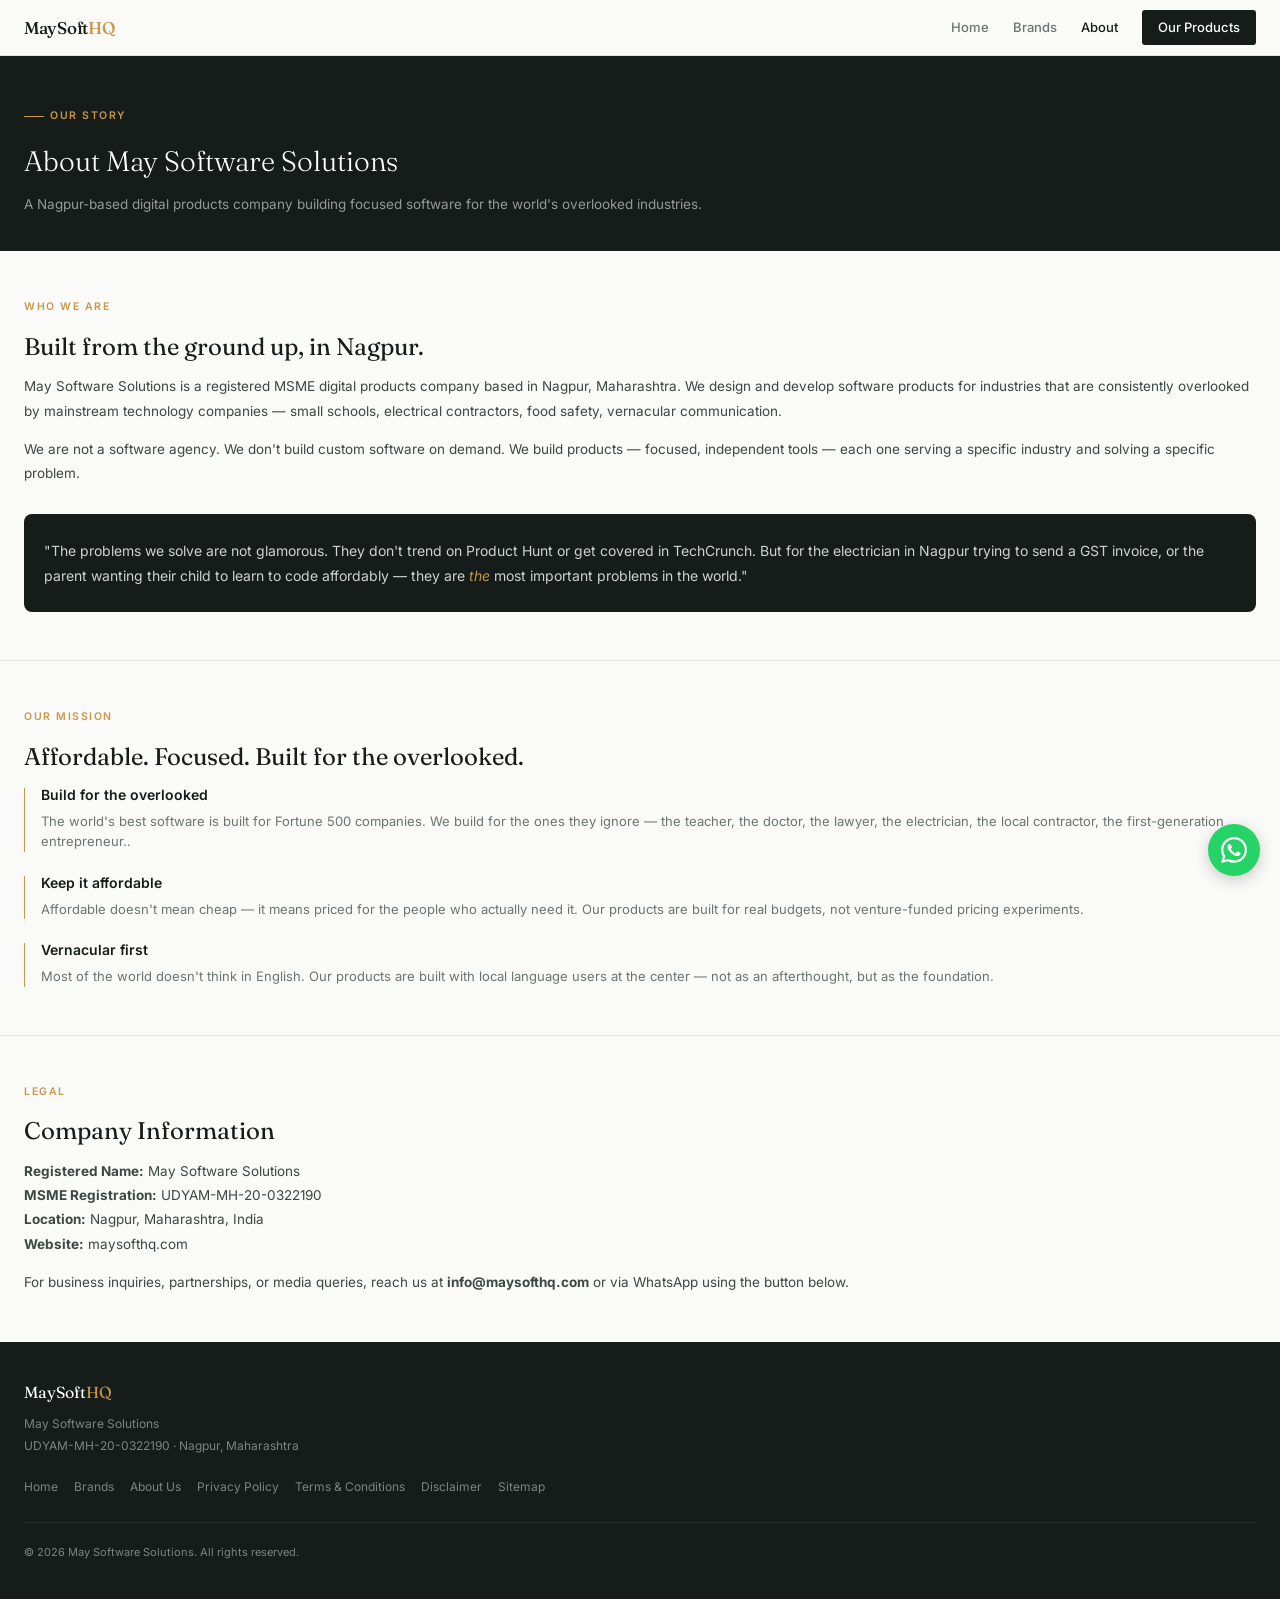
==== about.html @ d81cbc94 "Revise company description and mission statements" ====
<!DOCTYPE html>
<html lang="en">
<head>
<meta charset="UTF-8">
<meta name="viewport" content="width=device-width, initial-scale=1.0">
<title>About Us — MaySoftHQ</title>
<link rel="stylesheet" href="style.css">
</head>
<body>

<nav class="nav">
  <div class="nav-logo"><a href="index.html">MaySoft<span>HQ</span></a></div>
  <div class="nav-links">
    <a href="index.html">Home</a>
    <a href="brands.html">Brands</a>
    <a href="about.html" class="active">About</a>
    <a href="brands.html" class="nav-cta">Our Products</a>
  </div>
</nav>

<div class="page-header">
  <div class="hero-eyebrow">Our Story</div>
  <h1>About May Software Solutions</h1>
  <p>A Nagpur-based digital products company building focused software for the world's overlooked industries.</p>
</div>

<div class="section">
  <div class="section-label">Who We Are</div>
  <div class="section-title">Built from the ground up, in Nagpur.</div>
  <p class="body-text">May Software Solutions is a registered MSME digital products company based in Nagpur, Maharashtra. We design and develop software products for industries that are consistently overlooked by mainstream technology companies — small schools, electrical contractors, food safety, vernacular communication.</p>
  <p class="body-text" style="margin-top:14px">We are not a software agency. We don't build custom software on demand. We build products — focused, independent tools — each one serving a specific industry and solving a specific problem.</p>

  <div class="about-highlight">
    <p>"The problems we solve are not glamorous. They don't trend on Product Hunt or get covered in TechCrunch. But for the electrician in Nagpur trying to send a GST invoice, or the parent wanting their child to learn to code affordably — they are <em>the</em> most important problems in the world."</p>
  </div>
</div>

<div class="section">
  <div class="section-label">Our Mission</div>
  <div class="section-title">Affordable. Focused. Built for the overlooked.</div>
  <div class="pillars">
    <div class="pillar">
      <div class="pillar-line"></div>
      <div>
        <div class="pillar-title">Build for the overlooked</div>
        <div class="pillar-desc">The world's best software is built for Fortune 500 companies. We build for the ones they ignore — the teacher, the doctor, the lawyer, the electrician, the local contractor, the first-generation entrepreneur..</div>
      </div>
    </div>
    <div class="pillar">
      <div class="pillar-line"></div>
      <div>
        <div class="pillar-title">Keep it affordable</div>
        <div class="pillar-desc">Affordable doesn't mean cheap — it means priced for the people who actually need it. Our products are built for real budgets, not venture-funded pricing experiments.</div>
      </div>
    </div>
    <div class="pillar">
      <div class="pillar-line"></div>
      <div>
        <div class="pillar-title">Vernacular first</div>
        <div class="pillar-desc">Most of the world doesn't think in English. Our products are built with local language users at the center — not as an afterthought, but as the foundation.</div>
      </div>
    </div>
  </div>
</div>

<div class="section">
  <div class="section-label">Legal</div>
  <div class="section-title">Company Information</div>
  <p class="body-text"><strong>Registered Name:</strong> May Software Solutions</p>
  <p class="body-text"><strong>MSME Registration:</strong> UDYAM-MH-20-0322190</p>
  <p class="body-text"><strong>Location:</strong> Nagpur, Maharashtra, India</p>
  <p class="body-text"><strong>Website:</strong> maysofthq.com</p>
  <p class="body-text" style="margin-top:14px">For business inquiries, partnerships, or media queries, reach us at <strong>info@maysofthq.com</strong> or via WhatsApp using the button below.</p>
</div>

<footer class="footer">
  <div class="footer-top">
    <div>
      <div class="footer-brand">MaySoft<span>HQ</span></div>
      <div>May Software Solutions</div>
      <div>UDYAM-MH-20-0322190 · Nagpur, Maharashtra</div>
    </div>
    <div class="footer-links">
      <a href="index.html">Home</a>
      <a href="brands.html">Brands</a>
      <a href="about.html">About Us</a>
      <a href="privacy.html">Privacy Policy</a>
      <a href="terms.html">Terms & Conditions</a>
      <a href="disclaimer.html">Disclaimer</a>
      <a href="sitemap.html">Sitemap</a>
    </div>
  </div>
  <div class="footer-bottom">© 2026 May Software Solutions. All rights reserved.</div>
</footer>

<a href="https://wa.me/91XXXXXXXXXX" class="wa-float" target="_blank" title="Chat on WhatsApp">
  <svg viewBox="0 0 24 24" xmlns="http://www.w3.org/2000/svg">
    <path d="M17.472 14.382c-.297-.149-1.758-.867-2.03-.967-.273-.099-.471-.148-.67.15-.197.297-.767.966-.94 1.164-.173.199-.347.223-.644.075-.297-.15-1.255-.463-2.39-1.475-.883-.788-1.48-1.761-1.653-2.059-.173-.297-.018-.458.13-.606.134-.133.298-.347.446-.52.149-.174.198-.298.298-.497.099-.198.05-.371-.025-.52-.075-.149-.669-1.612-.916-2.207-.242-.579-.487-.5-.669-.51-.173-.008-.371-.01-.57-.01-.198 0-.52.074-.792.372-.272.297-1.04 1.016-1.04 2.479 0 1.462 1.065 2.875 1.213 3.074.149.198 2.096 3.2 5.077 4.487.709.306 1.262.489 1.694.625.712.227 1.36.195 1.871.118.571-.085 1.758-.719 2.006-1.413.248-.694.248-1.289.173-1.413-.074-.124-.272-.198-.57-.347m-5.421 7.403h-.004a9.87 9.87 0 01-5.031-1.378l-.361-.214-3.741.982.998-3.648-.235-.374a9.86 9.86 0 01-1.51-5.26c.001-5.45 4.436-9.884 9.888-9.884 2.64 0 5.122 1.03 6.988 2.898a9.825 9.825 0 012.893 6.994c-.003 5.45-4.437 9.884-9.885 9.884m8.413-18.297A11.815 11.815 0 0012.05 0C5.495 0 .16 5.335.157 11.892c0 2.096.547 4.142 1.588 5.945L.057 24l6.305-1.654a11.882 11.882 0 005.683 1.448h.005c6.554 0 11.89-5.335 11.893-11.893a11.821 11.821 0 00-3.48-8.413z"/>
  </svg>
</a>
</body>
</html>
---- style.css ----
@import url('https://fonts.googleapis.com/css2?family=Fraunces:opsz,ital,wght@9..144,0,300;9..144,0,500;9..144,1,300;9..144,1,500&family=Inter:wght@400;500;600&display=swap');

/* ── TOKENS ── */
:root {
  --ink:     #161C19;
  --ink-2:   #3D4841;
  --ink-3:   #6B7570;
  --rule:    #E4E2DC;
  --surface: #FAFAF8;
  --white:   #FFFFFF;
  --gold:    #C9964A;
  --gold-lt: #F5ECD9;
  --dark:    #161C19;
}

/* ── RESET ── */
*, *::before, *::after { margin: 0; padding: 0; box-sizing: border-box; }
html { scroll-behavior: smooth; }
body {
  font-family: 'Inter', sans-serif;
  background: var(--surface);
  color: var(--ink);
  font-size: 15px;
  line-height: 1.6;
  -webkit-font-smoothing: antialiased;
}
img { max-width: 100%; display: block; }
a { color: inherit; text-decoration: none; }

/* ── NAV ── */
.nav {
  position: sticky; top: 0; z-index: 100;
  background: var(--surface);
  border-bottom: 1px solid var(--rule);
  padding: 0 24px;
  display: flex; align-items: center; justify-content: space-between;
  height: 56px;
}
.nav-logo {
  font-family: 'Fraunces', serif;
  font-weight: 500; font-size: 17px;
  letter-spacing: -0.3px;
}
.nav-logo span { color: var(--gold); }
.nav-links { display: flex; gap: 24px; align-items: center; }
.nav-links a {
  font-size: 13px; font-weight: 500; color: var(--ink-3);
  transition: color 0.15s;
}
.nav-links a:hover, .nav-links a.active { color: var(--ink); }
.nav-cta {
  font-size: 12px; font-weight: 600;
  background: var(--ink); color: var(--white) !important;
  padding: 7px 16px; border-radius: 3px;
}

/* ── HERO ── */
.hero {
  background: var(--dark); color: var(--white);
  padding: 56px 24px 48px;
  position: relative; overflow: hidden;
}
.hero::before {
  content: 'HQ';
  position: absolute; bottom: -30px; right: -10px;
  font-family: 'Fraunces', serif; font-size: 160px; font-weight: 300;
  color: rgba(255,255,255,0.04); line-height: 1; pointer-events: none;
  letter-spacing: -8px;
}
.hero-eyebrow {
  display: inline-flex; align-items: center; gap: 6px;
  font-size: 10.5px; font-weight: 600; letter-spacing: 1.5px;
  text-transform: uppercase; color: var(--gold);
  margin-bottom: 18px;
}
.hero-eyebrow::before {
  content: ''; width: 20px; height: 1px; background: var(--gold);
}
.hero h1 {
  font-family: 'Fraunces', serif;
  font-weight: 300; font-size: 36px; line-height: 1.15;
  letter-spacing: -0.5px; margin-bottom: 16px;
}
.hero h1 em { font-style: italic; color: var(--gold); }
.hero-sub {
  font-size: 14px; color: rgba(255,255,255,0.55);
  line-height: 1.7; max-width: 340px; margin-bottom: 30px;
}
.hero-cta {
  display: inline-block;
  background: var(--gold); color: var(--dark) !important;
  font-size: 13px; font-weight: 600;
  padding: 12px 24px; border-radius: 3px;
  transition: opacity 0.15s;
}
.hero-cta:hover { opacity: 0.85; }
.hero-meta {
  display: flex; gap: 28px;
  margin-top: 36px; padding-top: 24px;
  border-top: 1px solid rgba(255,255,255,0.1);
}
.meta-item .n {
  font-family: 'Fraunces', serif;
  font-size: 22px; font-weight: 500; color: var(--gold);
}
.meta-item .l {
  font-size: 10px; color: rgba(255,255,255,0.4);
  text-transform: uppercase; letter-spacing: 0.5px; margin-top: 1px;
}

/* ── SECTIONS ── */
.section { padding: 48px 24px; }
.section + .section { border-top: 1px solid var(--rule); }
.section-label {
  font-size: 10.5px; font-weight: 600; letter-spacing: 1.5px;
  text-transform: uppercase; color: var(--gold);
  margin-bottom: 12px;
}
.section-title {
  font-family: 'Fraunces', serif;
  font-size: 24px; font-weight: 400; margin-bottom: 8px;
}
.section-sub { font-size: 13.5px; color: var(--ink-3); margin-bottom: 28px; line-height: 1.6; }
.body-text { font-size: 13.5px; color: var(--ink-2); line-height: 1.8; }

/* ── BRAND CARDS ── */
.brand-grid { display: flex; flex-direction: column; gap: 12px; }
.brand-card {
  background: var(--white);
  border: 1px solid var(--rule);
  border-radius: 6px; overflow: hidden;
  cursor: pointer; transition: border-color 0.2s;
}
.brand-card:hover { border-color: var(--gold); }
.brand-card-inner {
  padding: 20px; display: flex; gap: 16px; align-items: flex-start;
}
.brand-mark {
  width: 46px; height: 46px; border-radius: 6px;
  display: flex; align-items: center; justify-content: center;
  font-family: 'Fraunces', serif; font-size: 18px; font-weight: 500;
  color: white; flex-shrink: 0;
}
.brand-body { flex: 1; }
.brand-name { font-size: 15px; font-weight: 600; margin-bottom: 3px; }
.brand-cat {
  font-size: 10.5px; font-weight: 600; letter-spacing: 0.5px;
  text-transform: uppercase; color: var(--gold); margin-bottom: 8px;
}
.brand-desc { font-size: 12.5px; color: var(--ink-3); line-height: 1.6; }
.brand-footer {
  padding: 12px 20px;
  background: #F7F6F2;
  border-top: 1px solid var(--rule);
  display: flex; justify-content: space-between; align-items: center;
}
.brand-status {
  font-size: 10.5px; font-weight: 700; padding: 3px 10px; border-radius: 2px;
}
.status-live { background: #E6F2EA; color: #256339; }
.status-soon { background: #F5ECD9; color: #9B6E1F; }
.brand-action { font-size: 12px; font-weight: 600; color: var(--ink-3); }

/* ── PILLARS ── */
.pillars { display: flex; flex-direction: column; gap: 20px; margin-top: 8px; }
.pillar { display: flex; gap: 16px; }
.pillar-line {
  width: 1px; background: var(--gold); flex-shrink: 0; margin-top: 4px;
}
.pillar-title { font-size: 14px; font-weight: 600; margin-bottom: 4px; }
.pillar-desc { font-size: 13px; color: var(--ink-3); line-height: 1.6; }

/* ── PAGE HEADER ── */
.page-header {
  background: var(--dark); color: var(--white);
  padding: 44px 24px 36px;
}
.page-header .hero-eyebrow { margin-bottom: 14px; }
.page-header h1 {
  font-family: 'Fraunces', serif;
  font-size: 28px; font-weight: 300; margin-bottom: 10px;
}
.page-header p { font-size: 13.5px; color: rgba(255,255,255,0.55); line-height: 1.6; }

/* ── LEGAL PAGES ── */
.legal-content { padding: 40px 24px; max-width: 680px; }
.legal-content h2 {
  font-family: 'Fraunces', serif;
  font-size: 18px; font-weight: 400;
  margin: 32px 0 10px; color: var(--ink);
}
.legal-content h2:first-child { margin-top: 0; }
.legal-content p {
  font-size: 13.5px; color: var(--ink-2); line-height: 1.8; margin-bottom: 14px;
}
.legal-content ul {
  padding-left: 18px; margin-bottom: 14px;
}
.legal-content ul li {
  font-size: 13.5px; color: var(--ink-2); line-height: 1.7; margin-bottom: 6px;
}
.legal-date {
  font-size: 11px; color: var(--ink-3);
  padding: 10px 24px; border-bottom: 1px solid var(--rule);
}

/* ── ABOUT ── */
.about-highlight {
  background: var(--dark); color: var(--white);
  border-radius: 8px; padding: 24px 20px; margin-top: 28px;
}
.about-highlight p { font-size: 14px; line-height: 1.8; color: rgba(255,255,255,0.8); }
.about-highlight em { color: var(--gold); font-style: italic; }

/* ── FOOTER ── */
.footer {
  background: var(--dark); color: rgba(255,255,255,0.45);
  padding: 36px 24px; font-size: 12px; line-height: 1.8;
}
.footer-top {
  display: flex; flex-direction: column; gap: 20px;
  padding-bottom: 24px; border-bottom: 1px solid rgba(255,255,255,0.08);
  margin-bottom: 20px;
}
.footer-brand {
  font-family: 'Fraunces', serif; font-size: 16px; font-weight: 400;
  color: var(--white); margin-bottom: 6px;
}
.footer-brand span { color: var(--gold); }
.footer-links { display: flex; flex-wrap: wrap; gap: 16px; }
.footer-links a { color: rgba(255,255,255,0.45); font-size: 12px; transition: color 0.15s; }
.footer-links a:hover { color: var(--white); }
.footer-bottom { font-size: 11px; }

/* ── WHATSAPP FLOAT ── */
.wa-float {
  position: fixed; bottom: 24px; right: 20px; z-index: 999;
  width: 52px; height: 52px; border-radius: 50%;
  background: #25D366;
  display: flex; align-items: center; justify-content: center;
  box-shadow: 0 4px 16px rgba(0,0,0,0.2);
  transition: transform 0.2s;
}
.wa-float:hover { transform: scale(1.08); }
.wa-float svg { width: 26px; height: 26px; fill: white; }

/* ── POPUP ── */
.popup-overlay {
  display: none; position: fixed; inset: 0; z-index: 500;
  background: rgba(22,28,25,0.7); backdrop-filter: blur(4px);
  align-items: center; justify-content: center;
}
.popup-overlay.show { display: flex; }
.popup {
  background: var(--white); border-radius: 10px;
  padding: 32px 28px; max-width: 320px; width: 90%;
  text-align: center;
}
.popup-icon { font-size: 36px; margin-bottom: 14px; }
.popup-title {
  font-family: 'Fraunces', serif; font-size: 20px; font-weight: 400;
  margin-bottom: 8px;
}
.popup-desc { font-size: 13px; color: var(--ink-3); line-height: 1.6; margin-bottom: 20px; }
.popup-close {
  background: var(--ink); color: white; border: none;
  padding: 10px 24px; border-radius: 3px; font-size: 13px;
  font-weight: 600; cursor: pointer; width: 100%;
}

/* ── SITEMAP ── */
.sitemap-section { margin-bottom: 32px; }
.sitemap-section h2 {
  font-size: 11px; font-weight: 700; letter-spacing: 1.5px;
  text-transform: uppercase; color: var(--gold); margin-bottom: 12px;
}
.sitemap-links { display: flex; flex-direction: column; gap: 8px; }
.sitemap-links a {
  font-size: 14px; color: var(--ink-2); display: flex; align-items: center; gap: 8px;
  padding: 10px 0; border-bottom: 1px solid var(--rule); transition: color 0.15s;
}
.sitemap-links a:hover { color: var(--gold); }
.sitemap-links a::after { content: '→'; margin-left: auto; color: var(--rule); }
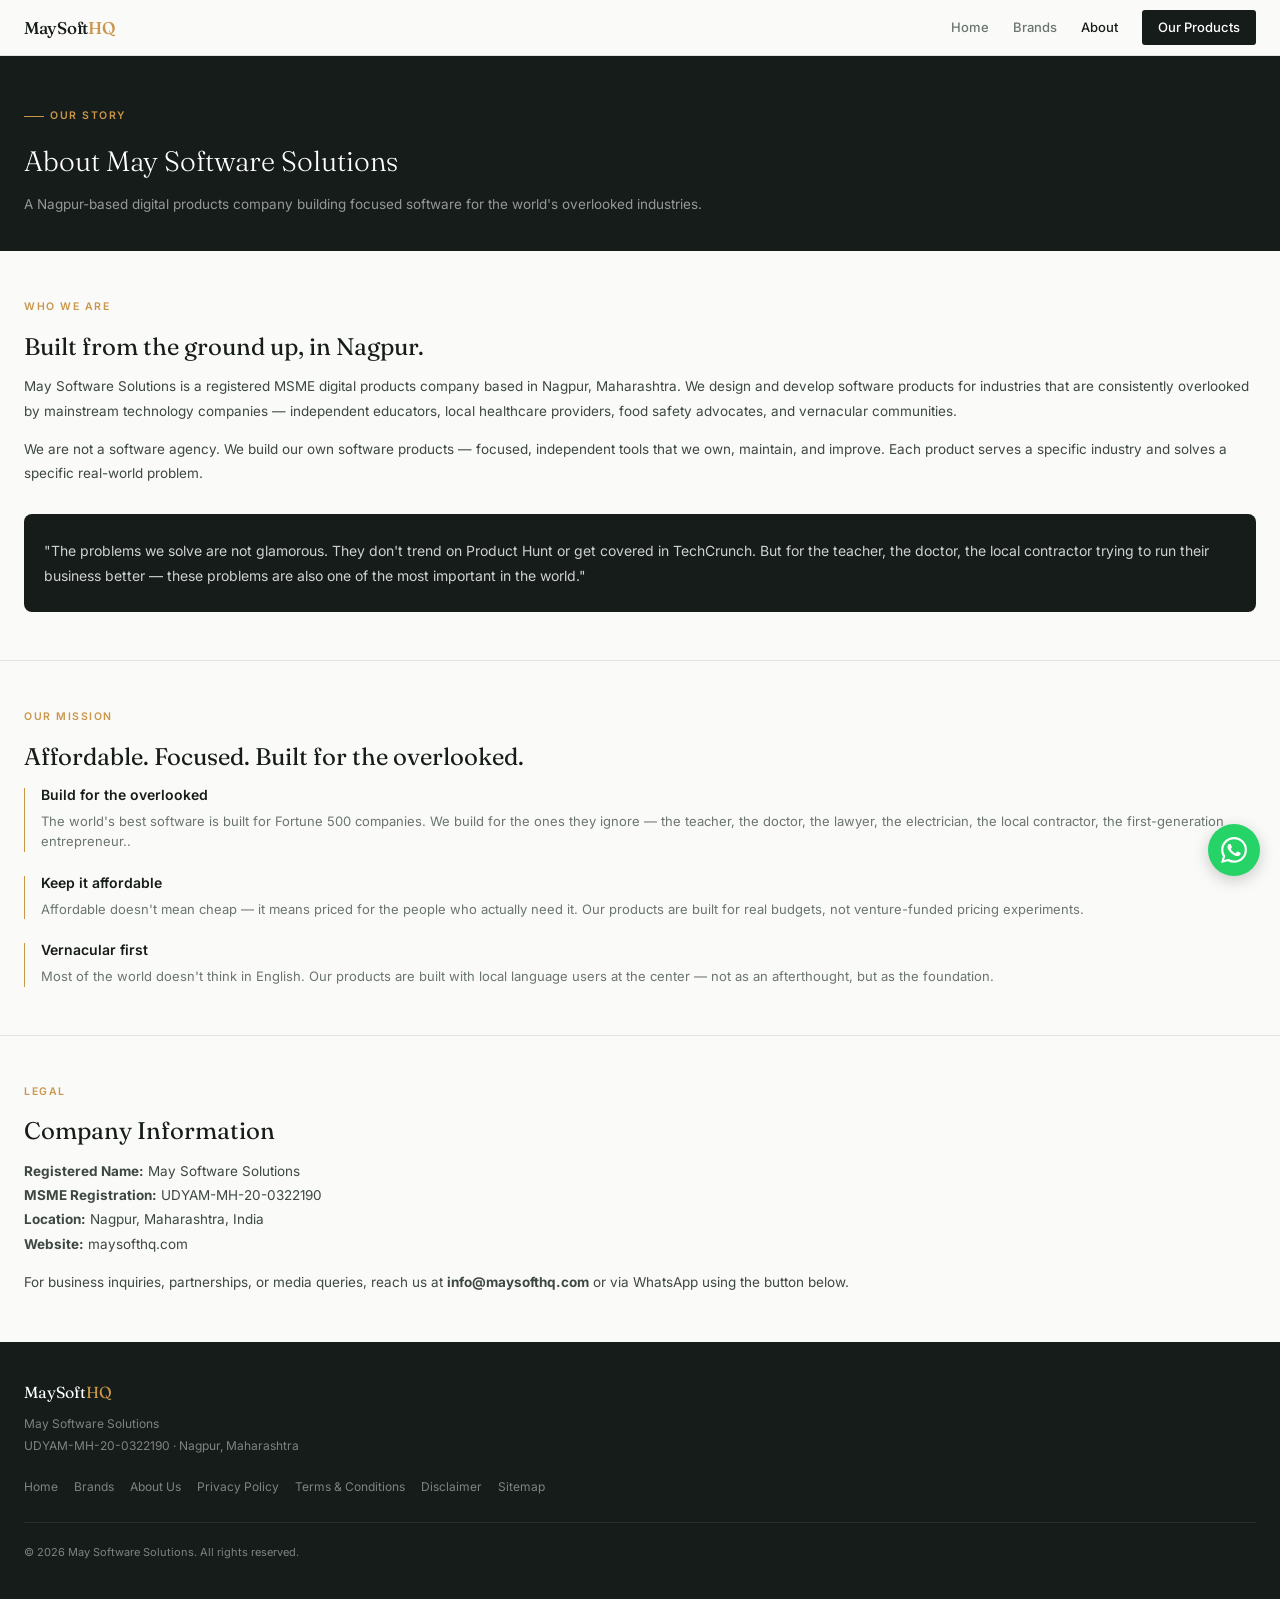
==== commit 3391359b: "Update about.html" ====
--- a/about.html
+++ b/about.html
@@ -27,11 +27,11 @@
 <div class="section">
   <div class="section-label">Who We Are</div>
   <div class="section-title">Built from the ground up, in Nagpur.</div>
-  <p class="body-text">May Software Solutions is a registered MSME digital products company based in Nagpur, Maharashtra. We design and develop software products for industries that are consistently overlooked by mainstream technology companies — small schools, electrical contractors, food safety, vernacular communication.</p>
-  <p class="body-text" style="margin-top:14px">We are not a software agency. We don't build custom software on demand. We build products — focused, independent tools — each one serving a specific industry and solving a specific problem.</p>
+  <p class="body-text">May Software Solutions is a registered MSME digital products company based in Nagpur, Maharashtra. We design and develop software products for industries that are consistently overlooked by mainstream technology companies — independent educators, local healthcare providers, food safety advocates, and vernacular communities.</p>
+  <p class="body-text" style="margin-top:14px">We are not a software agency. We build our own software products — focused, independent tools that we own, maintain, and improve. Each product serves a specific industry and solves a specific real-world problem.</p>
 
   <div class="about-highlight">
-    <p>"The problems we solve are not glamorous. They don't trend on Product Hunt or get covered in TechCrunch. But for the electrician in Nagpur trying to send a GST invoice, or the parent wanting their child to learn to code affordably — they are <em>the</em> most important problems in the world."</p>
+    <p>"The problems we solve are not glamorous. They don't trend on Product Hunt or get covered in TechCrunch. But for the teacher, the doctor, the local contractor trying to run their business better —  these problems are also one of the most important in the world."</p>
   </div>
 </div>
 
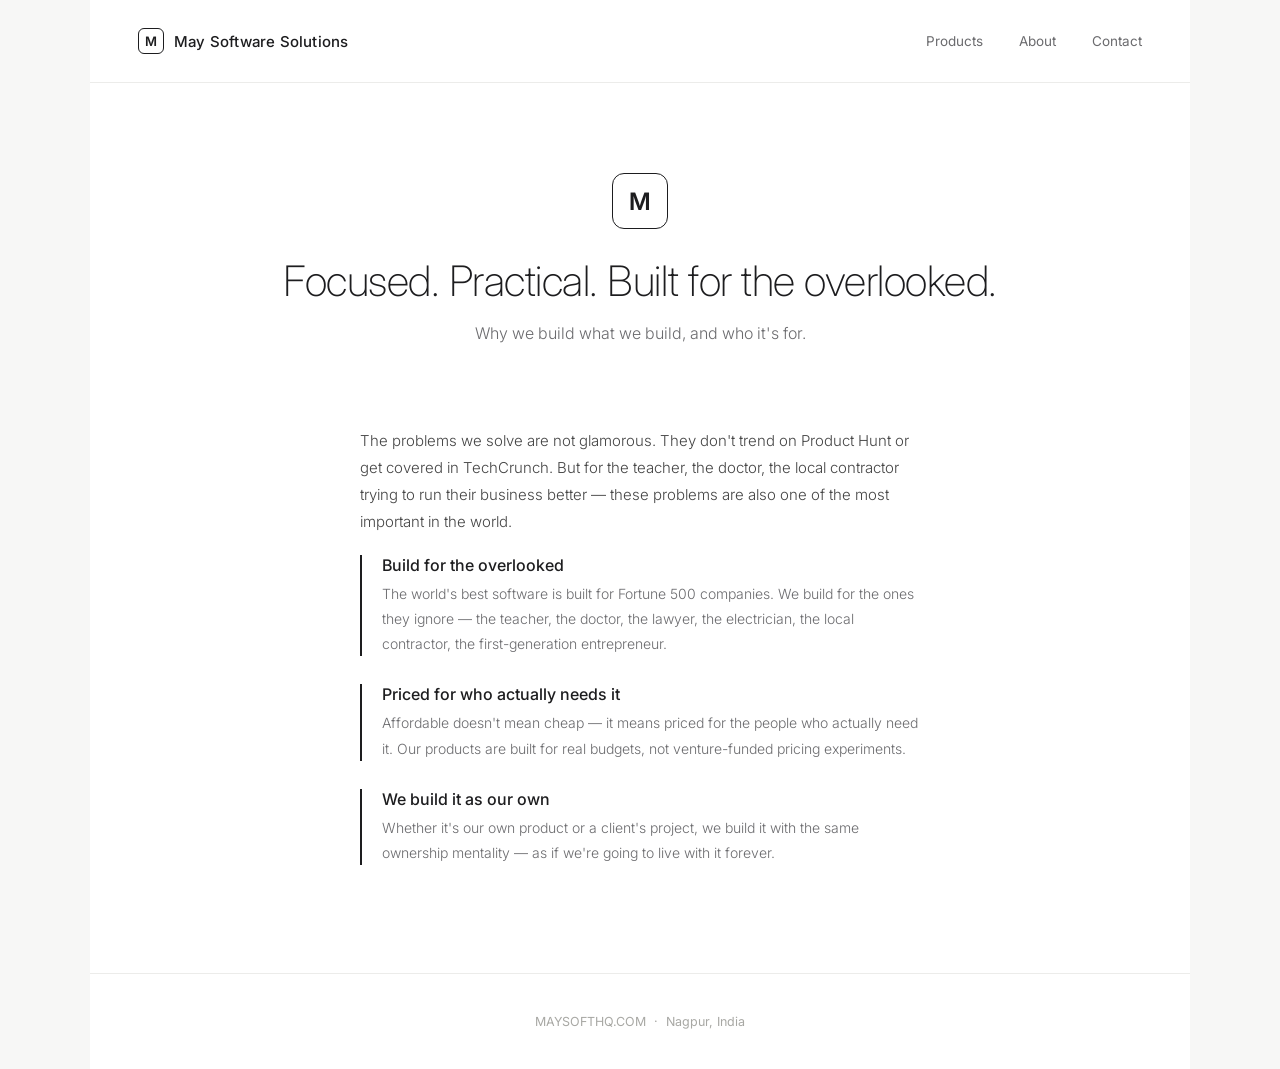
==== commit 1e0620a3: "Update About page title and content structure" ====
--- a/about.html
+++ b/about.html
@@ -2,101 +2,52 @@
 <html lang="en">
 <head>
 <meta charset="UTF-8">
-<meta name="viewport" content="width=device-width, initial-scale=1.0">
-<title>About Us — MaySoftHQ</title>
+<title>About | May Software Solutions</title>
+<meta name="description" content="May Software Solutions builds focused digital products for industries mainstream tech overlooks — educators, contractors, and small businesses in Nagpur and beyond.">
 <link rel="stylesheet" href="style.css">
 </head>
 <body>
+<div class="frame">
 
-<nav class="nav">
-  <div class="nav-logo"><a href="index.html">MaySoft<span>HQ</span></a></div>
-  <div class="nav-links">
-    <a href="index.html">Home</a>
-    <a href="brands.html">Brands</a>
-    <a href="about.html" class="active">About</a>
-    <a href="brands.html" class="nav-cta">Our Products</a>
+  <nav>
+    <div class="brand-mark">
+      <div class="mark-box">M</div>
+      May Software Solutions
+    </div>
+    <div class="nav-links">
+      <a href="brands.html">Products</a>
+      <a href="about.html">About</a>
+      <a href="index.html#contact">Contact</a>
+    </div>
+  </nav>
+
+  <div class="page-header">
+    <div class="mark-box lg">M</div>
+    <h1>Focused. Practical. Built for the overlooked.</h1>
+    <div class="sub">Why we build what we build, and who it's for.</div>
   </div>
-</nav>
 
-<div class="page-header">
-  <div class="hero-eyebrow">Our Story</div>
-  <h1>About May Software Solutions</h1>
-  <p>A Nagpur-based digital products company building focused software for the world's overlooked industries.</p>
-</div>
+  <div class="content-block">
+    <p>The problems we solve are not glamorous. They don't trend on Product Hunt or get covered in TechCrunch. But for the teacher, the doctor, the local contractor trying to run their business better — these problems are also one of the most important in the world.</p>
 
-<div class="section">
-  <div class="section-label">Who We Are</div>
-  <div class="section-title">Built from the ground up, in Nagpur.</div>
-  <p class="body-text">May Software Solutions is a registered MSME digital products company based in Nagpur, Maharashtra. We design and develop software products for industries that are consistently overlooked by mainstream technology companies — independent educators, local healthcare providers, food safety advocates, and vernacular communities.</p>
-  <p class="body-text" style="margin-top:14px">We are not a software agency. We build our own software products — focused, independent tools that we own, maintain, and improve. Each product serves a specific industry and solves a specific real-world problem.</p>
+    <div class="pillar">
+      <h3>Build for the overlooked</h3>
+      <p>The world's best software is built for Fortune 500 companies. We build for the ones they ignore — the teacher, the doctor, the lawyer, the electrician, the local contractor, the first-generation entrepreneur.</p>
+    </div>
 
-  <div class="about-highlight">
-    <p>"The problems we solve are not glamorous. They don't trend on Product Hunt or get covered in TechCrunch. But for the teacher, the doctor, the local contractor trying to run their business better —  these problems are also one of the most important in the world."</p>
-  </div>
-</div>
+    <div class="pillar">
+      <h3>Priced for who actually needs it</h3>
+      <p>Affordable doesn't mean cheap — it means priced for the people who actually need it. Our products are built for real budgets, not venture-funded pricing experiments.</p>
+    </div>
 
-<div class="section">
-  <div class="section-label">Our Mission</div>
-  <div class="section-title">Affordable. Focused. Built for the overlooked.</div>
-  <div class="pillars">
     <div class="pillar">
-      <div class="pillar-line"></div>
-      <div>
-        <div class="pillar-title">Build for the overlooked</div>
-        <div class="pillar-desc">The world's best software is built for Fortune 500 companies. We build for the ones they ignore — the teacher, the doctor, the lawyer, the electrician, the local contractor, the first-generation entrepreneur..</div>
-      </div>
-    </div>
-    <div class="pillar">
-      <div class="pillar-line"></div>
-      <div>
-        <div class="pillar-title">Keep it affordable</div>
-        <div class="pillar-desc">Affordable doesn't mean cheap — it means priced for the people who actually need it. Our products are built for real budgets, not venture-funded pricing experiments.</div>
-      </div>
-    </div>
-    <div class="pillar">
-      <div class="pillar-line"></div>
-      <div>
-        <div class="pillar-title">Vernacular first</div>
-        <div class="pillar-desc">Most of the world doesn't think in English. Our products are built with local language users at the center — not as an afterthought, but as the foundation.</div>
-      </div>
+      <h3>We build it as our own</h3>
+      <p>Whether it's our own product or a client's project, we build it with the same ownership mentality — as if we're going to live with it forever.</p>
     </div>
   </div>
+
+  <footer>MAYSOFTHQ.COM &nbsp;·&nbsp; Nagpur, India</footer>
+
 </div>
-
-<div class="section">
-  <div class="section-label">Legal</div>
-  <div class="section-title">Company Information</div>
-  <p class="body-text"><strong>Registered Name:</strong> May Software Solutions</p>
-  <p class="body-text"><strong>MSME Registration:</strong> UDYAM-MH-20-0322190</p>
-  <p class="body-text"><strong>Location:</strong> Nagpur, Maharashtra, India</p>
-  <p class="body-text"><strong>Website:</strong> maysofthq.com</p>
-  <p class="body-text" style="margin-top:14px">For business inquiries, partnerships, or media queries, reach us at <strong>info@maysofthq.com</strong> or via WhatsApp using the button below.</p>
-</div>
-
-<footer class="footer">
-  <div class="footer-top">
-    <div>
-      <div class="footer-brand">MaySoft<span>HQ</span></div>
-      <div>May Software Solutions</div>
-      <div>UDYAM-MH-20-0322190 · Nagpur, Maharashtra</div>
-    </div>
-    <div class="footer-links">
-      <a href="index.html">Home</a>
-      <a href="brands.html">Brands</a>
-      <a href="about.html">About Us</a>
-      <a href="privacy.html">Privacy Policy</a>
-      <a href="terms.html">Terms & Conditions</a>
-      <a href="disclaimer.html">Disclaimer</a>
-      <a href="sitemap.html">Sitemap</a>
-    </div>
-  </div>
-  <div class="footer-bottom">© 2026 May Software Solutions. All rights reserved.</div>
-</footer>
-
-<a href="https://wa.me/91XXXXXXXXXX" class="wa-float" target="_blank" title="Chat on WhatsApp">
-  <svg viewBox="0 0 24 24" xmlns="http://www.w3.org/2000/svg">
-    <path d="M17.472 14.382c-.297-.149-1.758-.867-2.03-.967-.273-.099-.471-.148-.67.15-.197.297-.767.966-.94 1.164-.173.199-.347.223-.644.075-.297-.15-1.255-.463-2.39-1.475-.883-.788-1.48-1.761-1.653-2.059-.173-.297-.018-.458.13-.606.134-.133.298-.347.446-.52.149-.174.198-.298.298-.497.099-.198.05-.371-.025-.52-.075-.149-.669-1.612-.916-2.207-.242-.579-.487-.5-.669-.51-.173-.008-.371-.01-.57-.01-.198 0-.52.074-.792.372-.272.297-1.04 1.016-1.04 2.479 0 1.462 1.065 2.875 1.213 3.074.149.198 2.096 3.2 5.077 4.487.709.306 1.262.489 1.694.625.712.227 1.36.195 1.871.118.571-.085 1.758-.719 2.006-1.413.248-.694.248-1.289.173-1.413-.074-.124-.272-.198-.57-.347m-5.421 7.403h-.004a9.87 9.87 0 01-5.031-1.378l-.361-.214-3.741.982.998-3.648-.235-.374a9.86 9.86 0 01-1.51-5.26c.001-5.45 4.436-9.884 9.888-9.884 2.64 0 5.122 1.03 6.988 2.898a9.825 9.825 0 012.893 6.994c-.003 5.45-4.437 9.884-9.885 9.884m8.413-18.297A11.815 11.815 0 0012.05 0C5.495 0 .16 5.335.157 11.892c0 2.096.547 4.142 1.588 5.945L.057 24l6.305-1.654a11.882 11.882 0 005.683 1.448h.005c6.554 0 11.89-5.335 11.893-11.893a11.821 11.821 0 00-3.48-8.413z"/>
-  </svg>
-</a>
 </body>
 </html>
--- a/style.css
+++ b/style.css
@@ -1,283 +1,68 @@
-@import url('https://fonts.googleapis.com/css2?family=Fraunces:opsz,ital,wght@9..144,0,300;9..144,0,500;9..144,1,300;9..144,1,500&family=Inter:wght@400;500;600&display=swap');
+@import url('https://fonts.googleapis.com/css2?family=Inter:wght@200;300;400;500;600&display=swap');
 
-/* ── TOKENS ── */
-:root {
-  --ink:     #161C19;
-  --ink-2:   #3D4841;
-  --ink-3:   #6B7570;
-  --rule:    #E4E2DC;
-  --surface: #FAFAF8;
-  --white:   #FFFFFF;
-  --gold:    #C9964A;
-  --gold-lt: #F5ECD9;
-  --dark:    #161C19;
+* { margin: 0; padding: 0; box-sizing: border-box; }
+
+body {
+  background: #f7f7f6;
+  font-family: 'Inter', sans-serif;
+  color: #1d1d1f;
 }
 
-/* ── RESET ── */
-*, *::before, *::after { margin: 0; padding: 0; box-sizing: border-box; }
-html { scroll-behavior: smooth; }
-body {
-  font-family: 'Inter', sans-serif;
-  background: var(--surface);
-  color: var(--ink);
-  font-size: 15px;
-  line-height: 1.6;
-  -webkit-font-smoothing: antialiased;
-}
-img { max-width: 100%; display: block; }
-a { color: inherit; text-decoration: none; }
-
-/* ── NAV ── */
-.nav {
-  position: sticky; top: 0; z-index: 100;
-  background: var(--surface);
-  border-bottom: 1px solid var(--rule);
-  padding: 0 24px;
-  display: flex; align-items: center; justify-content: space-between;
-  height: 56px;
-}
-.nav-logo {
-  font-family: 'Fraunces', serif;
-  font-weight: 500; font-size: 17px;
-  letter-spacing: -0.3px;
-}
-.nav-logo span { color: var(--gold); }
-.nav-links { display: flex; gap: 24px; align-items: center; }
-.nav-links a {
-  font-size: 13px; font-weight: 500; color: var(--ink-3);
-  transition: color 0.15s;
-}
-.nav-links a:hover, .nav-links a.active { color: var(--ink); }
-.nav-cta {
-  font-size: 12px; font-weight: 600;
-  background: var(--ink); color: var(--white) !important;
-  padding: 7px 16px; border-radius: 3px;
+.frame {
+  max-width: 1100px;
+  margin: 0 auto;
+  background: #ffffff;
+  min-height: 100vh;
 }
 
-/* ── HERO ── */
-.hero {
-  background: var(--dark); color: var(--white);
-  padding: 56px 24px 48px;
-  position: relative; overflow: hidden;
+/* Nav */
+nav {
+  display: flex;
+  justify-content: space-between;
+  align-items: center;
+  padding: 28px 48px;
+  border-bottom: 1px solid #ececea;
 }
-.hero::before {
-  content: 'HQ';
-  position: absolute; bottom: -30px; right: -10px;
-  font-family: 'Fraunces', serif; font-size: 160px; font-weight: 300;
-  color: rgba(255,255,255,0.04); line-height: 1; pointer-events: none;
-  letter-spacing: -8px;
+.brand-mark { display: flex; align-items: center; gap: 10px; font-weight: 500; font-size: 15px; letter-spacing: 0.2px; }
+.mark-box { width: 26px; height: 26px; border: 1.5px solid #1d1d1f; border-radius: 6px; display: flex; align-items: center; justify-content: center; font-size: 13px; font-weight: 600; }
+.nav-links { display: flex; gap: 36px; font-size: 13.5px; color: #6b6b6e; }
+.nav-links a { text-decoration: none; color: inherit; }
+.nav-links a:hover { color: #1d1d1f; }
+
+/* Page header (for About / Brands) */
+.page-header { text-align: center; padding: 90px 40px 60px; }
+.page-header .mark-box.lg { width: 56px; height: 56px; border-radius: 12px; font-size: 24px; margin: 0 auto 28px; }
+.page-header h1 { font-weight: 200; font-size: 42px; letter-spacing: -0.5px; line-height: 1.15; }
+.page-header .sub { margin-top: 16px; font-size: 16px; color: #6b6b6e; font-weight: 300; max-width: 520px; margin-left: auto; margin-right: auto; line-height: 1.6; }
+
+/* Hero (homepage only) */
+.hero { text-align: center; padding: 130px 40px 110px; }
+.hero .mark-box.lg { width: 64px; height: 64px; border-radius: 14px; font-size: 28px; margin: 0 auto 36px; }
+.hero h1 { font-weight: 200; font-size: 58px; letter-spacing: -1px; line-height: 1.08; max-width: 720px; margin: 0 auto; }
+.hero .sub { margin-top: 22px; font-size: 17px; color: #6b6b6e; font-weight: 300; max-width: 480px; margin-left: auto; margin-right: auto; line-height: 1.6; }
+.hero .cta { display: inline-block; margin-top: 40px; font-size: 14px; font-weight: 500; color: #1d1d1f; border-bottom: 1px solid #1d1d1f; padding-bottom: 3px; text-decoration: none; }
+
+/* Brand grid */
+.brands { padding: 0 48px 120px; }
+.brands-label { text-align: center; font-size: 12px; font-weight: 600; letter-spacing: 2px; text-transform: uppercase; color: #a8a8a4; margin-bottom: 44px; }
+.grid { display: grid; grid-template-columns: repeat(4, 1fr); border-top: 1px solid #ececea; border-left: 1px solid #ececea; }
+.card { border-right: 1px solid #ececea; border-bottom: 1px solid #ececea; padding: 34px 24px; }
+.card .name { font-weight: 500; font-size: 15.5px; margin-bottom: 8px; }
+.card .desc { font-size: 13px; color: #6b6b6e; line-height: 1.55; font-weight: 300; }
+
+/* About page content blocks */
+.content-block { max-width: 640px; margin: 0 auto; padding: 20px 40px 80px; }
+.content-block p { font-size: 15px; color: #444; line-height: 1.8; margin-bottom: 20px; font-weight: 300; }
+.pillar { border-left: 2px solid #1d1d1f; padding-left: 20px; margin-bottom: 28px; }
+.pillar h3 { font-size: 16px; font-weight: 500; margin-bottom: 6px; }
+.pillar p { font-size: 14px; color: #6b6b6e; margin-bottom: 0; }
+
+footer { text-align: center; padding: 40px; border-top: 1px solid #ececea; font-size: 12.5px; color: #a8a8a4; }
+
+@media (max-width: 700px) {
+  .hero h1 { font-size: 36px; }
+  .page-header h1 { font-size: 30px; }
+  .grid { grid-template-columns: 1fr 1fr; }
+  nav { padding: 20px 24px; }
+  .nav-links { display: none; }
 }
-.hero-eyebrow {
-  display: inline-flex; align-items: center; gap: 6px;
-  font-size: 10.5px; font-weight: 600; letter-spacing: 1.5px;
-  text-transform: uppercase; color: var(--gold);
-  margin-bottom: 18px;
-}
-.hero-eyebrow::before {
-  content: ''; width: 20px; height: 1px; background: var(--gold);
-}
-.hero h1 {
-  font-family: 'Fraunces', serif;
-  font-weight: 300; font-size: 36px; line-height: 1.15;
-  letter-spacing: -0.5px; margin-bottom: 16px;
-}
-.hero h1 em { font-style: italic; color: var(--gold); }
-.hero-sub {
-  font-size: 14px; color: rgba(255,255,255,0.55);
-  line-height: 1.7; max-width: 340px; margin-bottom: 30px;
-}
-.hero-cta {
-  display: inline-block;
-  background: var(--gold); color: var(--dark) !important;
-  font-size: 13px; font-weight: 600;
-  padding: 12px 24px; border-radius: 3px;
-  transition: opacity 0.15s;
-}
-.hero-cta:hover { opacity: 0.85; }
-.hero-meta {
-  display: flex; gap: 28px;
-  margin-top: 36px; padding-top: 24px;
-  border-top: 1px solid rgba(255,255,255,0.1);
-}
-.meta-item .n {
-  font-family: 'Fraunces', serif;
-  font-size: 22px; font-weight: 500; color: var(--gold);
-}
-.meta-item .l {
-  font-size: 10px; color: rgba(255,255,255,0.4);
-  text-transform: uppercase; letter-spacing: 0.5px; margin-top: 1px;
-}
-
-/* ── SECTIONS ── */
-.section { padding: 48px 24px; }
-.section + .section { border-top: 1px solid var(--rule); }
-.section-label {
-  font-size: 10.5px; font-weight: 600; letter-spacing: 1.5px;
-  text-transform: uppercase; color: var(--gold);
-  margin-bottom: 12px;
-}
-.section-title {
-  font-family: 'Fraunces', serif;
-  font-size: 24px; font-weight: 400; margin-bottom: 8px;
-}
-.section-sub { font-size: 13.5px; color: var(--ink-3); margin-bottom: 28px; line-height: 1.6; }
-.body-text { font-size: 13.5px; color: var(--ink-2); line-height: 1.8; }
-
-/* ── BRAND CARDS ── */
-.brand-grid { display: flex; flex-direction: column; gap: 12px; }
-.brand-card {
-  background: var(--white);
-  border: 1px solid var(--rule);
-  border-radius: 6px; overflow: hidden;
-  cursor: pointer; transition: border-color 0.2s;
-}
-.brand-card:hover { border-color: var(--gold); }
-.brand-card-inner {
-  padding: 20px; display: flex; gap: 16px; align-items: flex-start;
-}
-.brand-mark {
-  width: 46px; height: 46px; border-radius: 6px;
-  display: flex; align-items: center; justify-content: center;
-  font-family: 'Fraunces', serif; font-size: 18px; font-weight: 500;
-  color: white; flex-shrink: 0;
-}
-.brand-body { flex: 1; }
-.brand-name { font-size: 15px; font-weight: 600; margin-bottom: 3px; }
-.brand-cat {
-  font-size: 10.5px; font-weight: 600; letter-spacing: 0.5px;
-  text-transform: uppercase; color: var(--gold); margin-bottom: 8px;
-}
-.brand-desc { font-size: 12.5px; color: var(--ink-3); line-height: 1.6; }
-.brand-footer {
-  padding: 12px 20px;
-  background: #F7F6F2;
-  border-top: 1px solid var(--rule);
-  display: flex; justify-content: space-between; align-items: center;
-}
-.brand-status {
-  font-size: 10.5px; font-weight: 700; padding: 3px 10px; border-radius: 2px;
-}
-.status-live { background: #E6F2EA; color: #256339; }
-.status-soon { background: #F5ECD9; color: #9B6E1F; }
-.brand-action { font-size: 12px; font-weight: 600; color: var(--ink-3); }
-
-/* ── PILLARS ── */
-.pillars { display: flex; flex-direction: column; gap: 20px; margin-top: 8px; }
-.pillar { display: flex; gap: 16px; }
-.pillar-line {
-  width: 1px; background: var(--gold); flex-shrink: 0; margin-top: 4px;
-}
-.pillar-title { font-size: 14px; font-weight: 600; margin-bottom: 4px; }
-.pillar-desc { font-size: 13px; color: var(--ink-3); line-height: 1.6; }
-
-/* ── PAGE HEADER ── */
-.page-header {
-  background: var(--dark); color: var(--white);
-  padding: 44px 24px 36px;
-}
-.page-header .hero-eyebrow { margin-bottom: 14px; }
-.page-header h1 {
-  font-family: 'Fraunces', serif;
-  font-size: 28px; font-weight: 300; margin-bottom: 10px;
-}
-.page-header p { font-size: 13.5px; color: rgba(255,255,255,0.55); line-height: 1.6; }
-
-/* ── LEGAL PAGES ── */
-.legal-content { padding: 40px 24px; max-width: 680px; }
-.legal-content h2 {
-  font-family: 'Fraunces', serif;
-  font-size: 18px; font-weight: 400;
-  margin: 32px 0 10px; color: var(--ink);
-}
-.legal-content h2:first-child { margin-top: 0; }
-.legal-content p {
-  font-size: 13.5px; color: var(--ink-2); line-height: 1.8; margin-bottom: 14px;
-}
-.legal-content ul {
-  padding-left: 18px; margin-bottom: 14px;
-}
-.legal-content ul li {
-  font-size: 13.5px; color: var(--ink-2); line-height: 1.7; margin-bottom: 6px;
-}
-.legal-date {
-  font-size: 11px; color: var(--ink-3);
-  padding: 10px 24px; border-bottom: 1px solid var(--rule);
-}
-
-/* ── ABOUT ── */
-.about-highlight {
-  background: var(--dark); color: var(--white);
-  border-radius: 8px; padding: 24px 20px; margin-top: 28px;
-}
-.about-highlight p { font-size: 14px; line-height: 1.8; color: rgba(255,255,255,0.8); }
-.about-highlight em { color: var(--gold); font-style: italic; }
-
-/* ── FOOTER ── */
-.footer {
-  background: var(--dark); color: rgba(255,255,255,0.45);
-  padding: 36px 24px; font-size: 12px; line-height: 1.8;
-}
-.footer-top {
-  display: flex; flex-direction: column; gap: 20px;
-  padding-bottom: 24px; border-bottom: 1px solid rgba(255,255,255,0.08);
-  margin-bottom: 20px;
-}
-.footer-brand {
-  font-family: 'Fraunces', serif; font-size: 16px; font-weight: 400;
-  color: var(--white); margin-bottom: 6px;
-}
-.footer-brand span { color: var(--gold); }
-.footer-links { display: flex; flex-wrap: wrap; gap: 16px; }
-.footer-links a { color: rgba(255,255,255,0.45); font-size: 12px; transition: color 0.15s; }
-.footer-links a:hover { color: var(--white); }
-.footer-bottom { font-size: 11px; }
-
-/* ── WHATSAPP FLOAT ── */
-.wa-float {
-  position: fixed; bottom: 24px; right: 20px; z-index: 999;
-  width: 52px; height: 52px; border-radius: 50%;
-  background: #25D366;
-  display: flex; align-items: center; justify-content: center;
-  box-shadow: 0 4px 16px rgba(0,0,0,0.2);
-  transition: transform 0.2s;
-}
-.wa-float:hover { transform: scale(1.08); }
-.wa-float svg { width: 26px; height: 26px; fill: white; }
-
-/* ── POPUP ── */
-.popup-overlay {
-  display: none; position: fixed; inset: 0; z-index: 500;
-  background: rgba(22,28,25,0.7); backdrop-filter: blur(4px);
-  align-items: center; justify-content: center;
-}
-.popup-overlay.show { display: flex; }
-.popup {
-  background: var(--white); border-radius: 10px;
-  padding: 32px 28px; max-width: 320px; width: 90%;
-  text-align: center;
-}
-.popup-icon { font-size: 36px; margin-bottom: 14px; }
-.popup-title {
-  font-family: 'Fraunces', serif; font-size: 20px; font-weight: 400;
-  margin-bottom: 8px;
-}
-.popup-desc { font-size: 13px; color: var(--ink-3); line-height: 1.6; margin-bottom: 20px; }
-.popup-close {
-  background: var(--ink); color: white; border: none;
-  padding: 10px 24px; border-radius: 3px; font-size: 13px;
-  font-weight: 600; cursor: pointer; width: 100%;
-}
-
-/* ── SITEMAP ── */
-.sitemap-section { margin-bottom: 32px; }
-.sitemap-section h2 {
-  font-size: 11px; font-weight: 700; letter-spacing: 1.5px;
-  text-transform: uppercase; color: var(--gold); margin-bottom: 12px;
-}
-.sitemap-links { display: flex; flex-direction: column; gap: 8px; }
-.sitemap-links a {
-  font-size: 14px; color: var(--ink-2); display: flex; align-items: center; gap: 8px;
-  padding: 10px 0; border-bottom: 1px solid var(--rule); transition: color 0.15s;
-}
-.sitemap-links a:hover { color: var(--gold); }
-.sitemap-links a::after { content: '→'; margin-left: auto; color: var(--rule); }
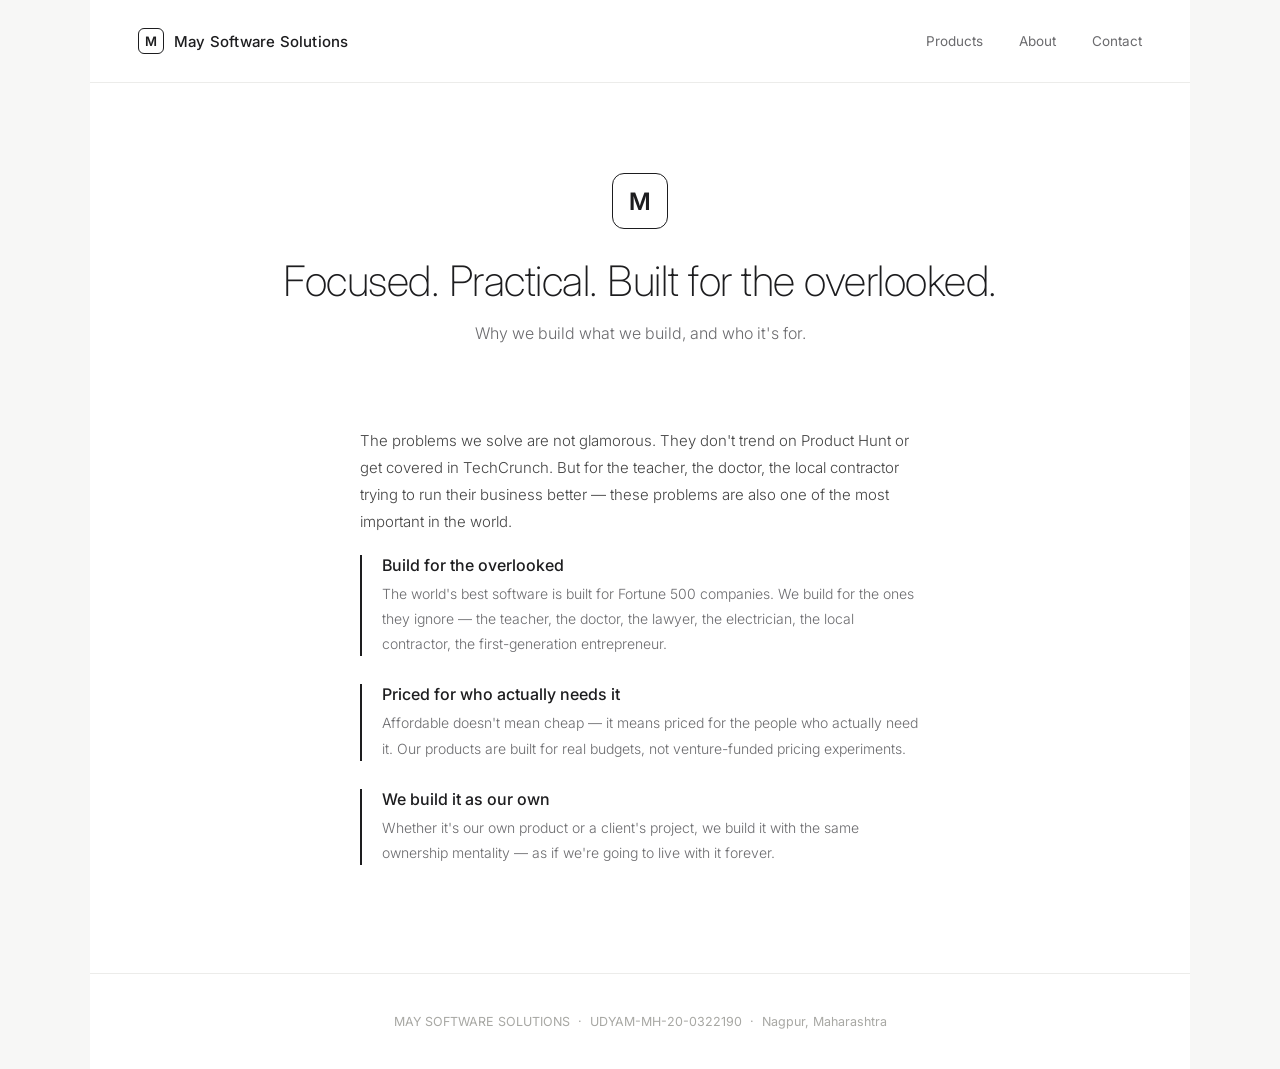
==== commit 0b76aafb: "Update footer information in about.html" ====
--- a/about.html
+++ b/about.html
@@ -46,7 +46,9 @@
     </div>
   </div>
 
-  <footer>MAYSOFTHQ.COM &nbsp;·&nbsp; Nagpur, India</footer>
+ <footer>
+    MAY SOFTWARE SOLUTIONS &nbsp;·&nbsp; UDYAM-MH-20-0322190 &nbsp;·&nbsp; Nagpur, Maharashtra
+  </footer>
 
 </div>
 </body>
--- a/style.css
+++ b/style.css
@@ -66,3 +66,8 @@
   nav { padding: 20px 24px; }
   .nav-links { display: none; }
 }
+/* Card links (Play Store / Website) */
+.card-links { margin-top: 14px; display: flex; flex-direction: column; gap: 4px; }
+.card-links a { font-size: 12px; color: #1d1d1f; font-weight: 500; text-decoration: none; border-bottom: 1px solid #d8d5cd; width: fit-content; }
+.card-links a:hover { border-color: #1d1d1f; }
+.card-links .soon { font-size: 12px; color: #a8a8a4; font-style: italic; }
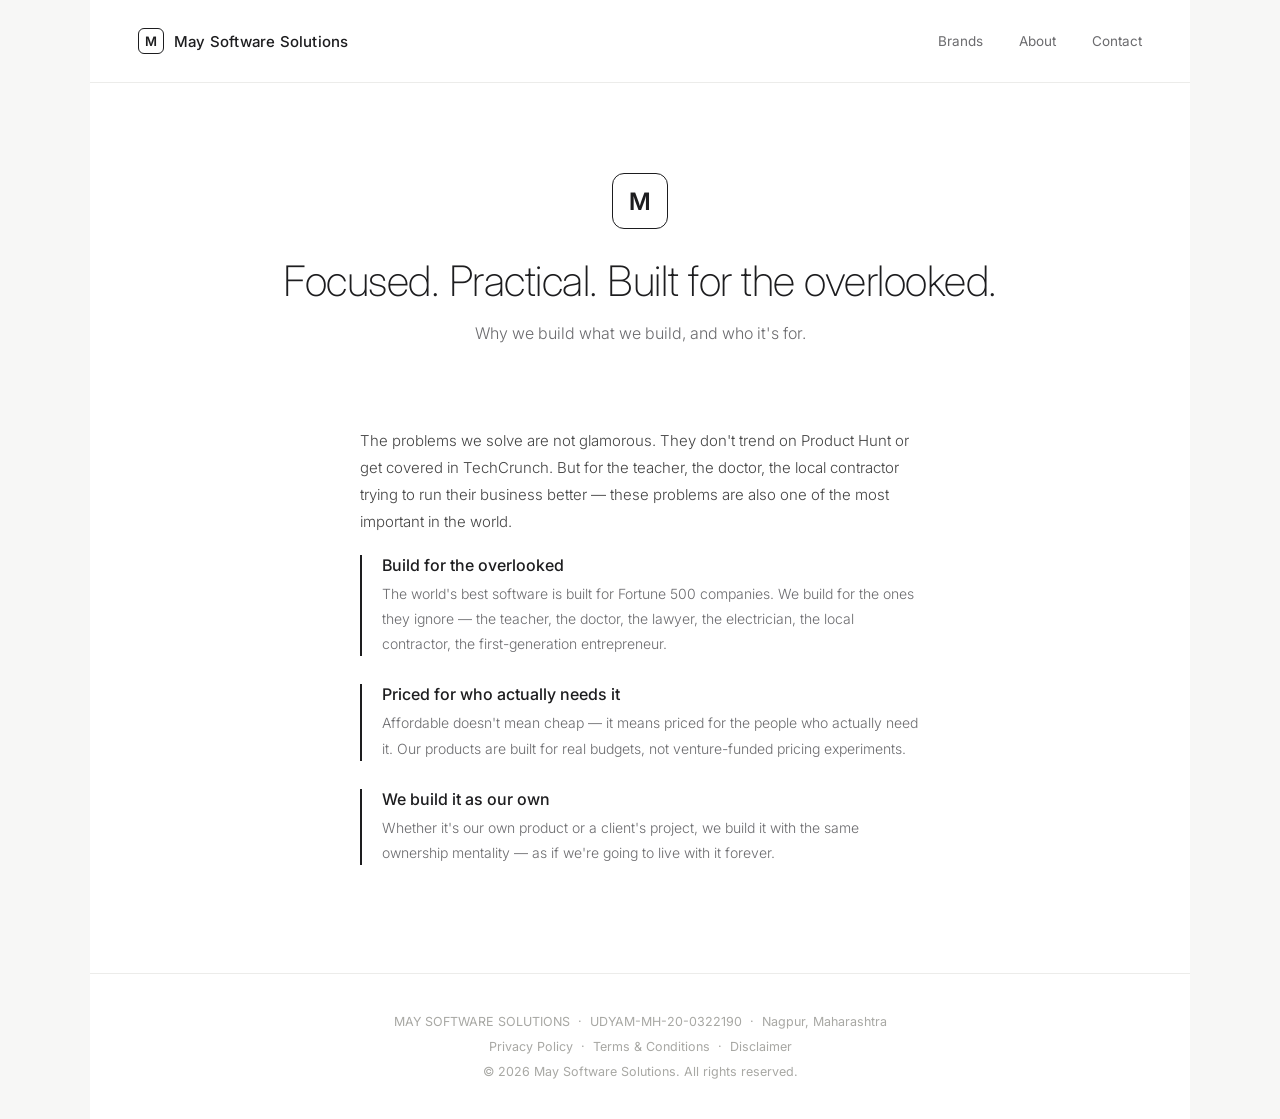
==== commit 3c8e1609: "Update navigation links and footer in about.html" ====
--- a/about.html
+++ b/about.html
@@ -10,14 +10,14 @@
 <div class="frame">
 
   <nav>
-    <div class="brand-mark">
+    <a class="brand-mark" href="index.html">
       <div class="mark-box">M</div>
       May Software Solutions
-    </div>
+    </a>
     <div class="nav-links">
-      <a href="brands.html">Products</a>
+      <a href="brands.html">Brands</a>
       <a href="about.html">About</a>
-      <a href="index.html#contact">Contact</a>
+      <a href="https://wa.me/919922775867">Contact</a>
     </div>
   </nav>
 
@@ -46,8 +46,14 @@
     </div>
   </div>
 
- <footer>
-    MAY SOFTWARE SOLUTIONS &nbsp;·&nbsp; UDYAM-MH-20-0322190 &nbsp;·&nbsp; Nagpur, Maharashtra
+  <footer>
+    <div>MAY SOFTWARE SOLUTIONS &nbsp;·&nbsp; UDYAM-MH-20-0322190 &nbsp;·&nbsp; Nagpur, Maharashtra</div>
+    <div class="legal">
+      <a href="privacy.html">Privacy Policy</a> &nbsp;·&nbsp;
+      <a href="terms.html">Terms &amp; Conditions</a> &nbsp;·&nbsp;
+      <a href="disclaimer.html">Disclaimer</a>
+    </div>
+    <div class="copyright">© 2026 May Software Solutions. All rights reserved.</div>
   </footer>
 
 </div>
--- a/style.css
+++ b/style.css
@@ -71,3 +71,9 @@
 .card-links a { font-size: 12px; color: #1d1d1f; font-weight: 500; text-decoration: none; border-bottom: 1px solid #d8d5cd; width: fit-content; }
 .card-links a:hover { border-color: #1d1d1f; }
 .card-links .soon { font-size: 12px; color: #a8a8a4; font-style: italic; }
+/* Logo link + footer legal links */
+a.brand-mark { text-decoration: none; color: inherit; }
+footer a { color: #a8a8a4; text-decoration: none; }
+footer a:hover { color: #1d1d1f; }
+footer .legal { margin-top: 10px; }
+footer .copyright { margin-top: 10px; }
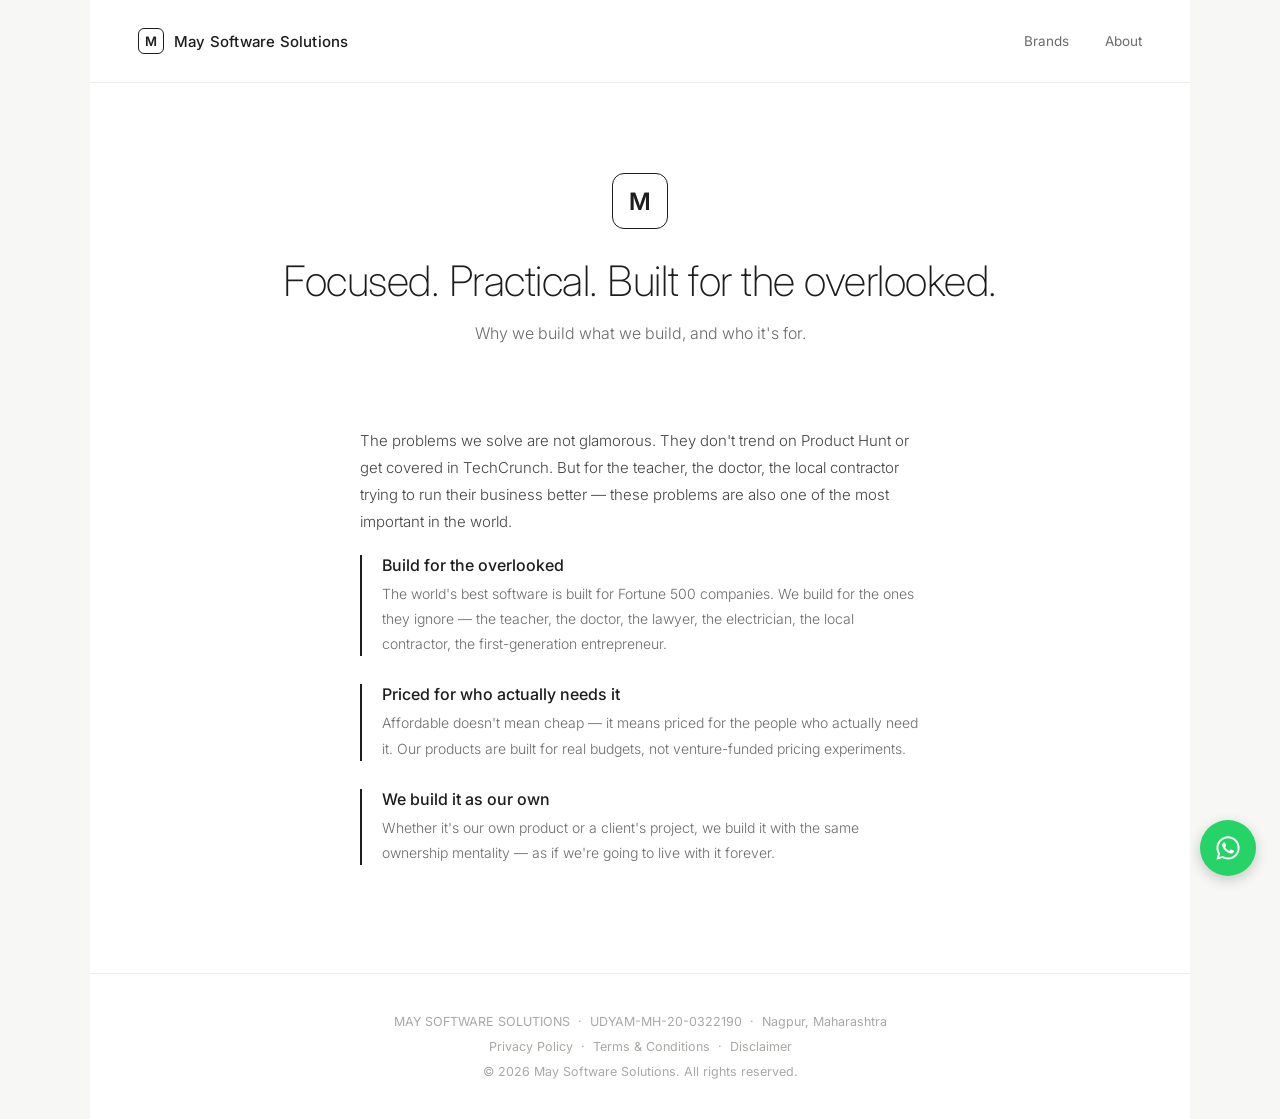
==== commit 1a9177fc: "Add WhatsApp contact link to footer" ====
--- a/about.html
+++ b/about.html
@@ -17,7 +17,6 @@
     <div class="nav-links">
       <a href="brands.html">Brands</a>
       <a href="about.html">About</a>
-      <a href="https://wa.me/919922775867">Contact</a>
     </div>
   </nav>
 
@@ -57,5 +56,10 @@
   </footer>
 
 </div>
+
+<a class="whatsapp-float" href="https://wa.me/919922775867" target="_blank" rel="noopener">
+  <svg viewBox="0 0 24 24"><path d="M12.04 2C6.58 2 2.13 6.45 2.13 11.91c0 1.74.46 3.44 1.32 4.94L2.05 22l5.25-1.38c1.45.79 3.08 1.21 4.74 1.21 5.46 0 9.91-4.45 9.91-9.91 0-2.65-1.03-5.13-2.9-7C17.17 3.03 14.69 2 12.04 2zm0 18.15c-1.48 0-2.93-.4-4.19-1.15l-.3-.18-3.12.82.83-3.04-.2-.31a8.19 8.19 0 0 1-1.26-4.38c0-4.54 3.7-8.24 8.25-8.24 2.2 0 4.27.86 5.83 2.42a8.18 8.18 0 0 1 2.41 5.83c0 4.54-3.7 8.23-8.25 8.23zm4.52-6.16c-.25-.12-1.47-.72-1.7-.81-.23-.08-.4-.12-.56.13-.17.25-.64.81-.78.97-.15.17-.29.19-.54.06-.25-.12-1.05-.39-1.99-1.23-.74-.66-1.24-1.47-1.38-1.72-.15-.25-.02-.38.11-.51.11-.11.25-.29.37-.43.12-.15.16-.25.25-.41.08-.17.04-.31-.02-.43-.06-.12-.56-1.36-.77-1.86-.2-.48-.41-.42-.56-.43-.14-.01-.31-.01-.48-.01-.17 0-.43.06-.66.31-.23.25-.86.85-.86 2.07 0 1.22.89 2.4 1.01 2.57.12.17 1.75 2.67 4.25 3.74.59.26 1.06.41 1.42.52.6.19 1.14.16 1.57.1.48-.07 1.47-.6 1.68-1.18.21-.58.21-1.07.15-1.18-.06-.11-.23-.17-.48-.29z"/></svg>
+</a>
+
 </body>
 </html>
--- a/style.css
+++ b/style.css
@@ -77,3 +77,20 @@
 footer a:hover { color: #1d1d1f; }
 footer .legal { margin-top: 10px; }
 footer .copyright { margin-top: 10px; }
+/* WhatsApp floating button */
+.whatsapp-float {
+  position: fixed;
+  bottom: 24px;
+  right: 24px;
+  width: 56px;
+  height: 56px;
+  background: #25D366;
+  border-radius: 50%;
+  display: flex;
+  align-items: center;
+  justify-content: center;
+  box-shadow: 0 4px 14px rgba(0,0,0,0.2);
+  z-index: 999;
+  text-decoration: none;
+}
+.whatsapp-float svg { width: 28px; height: 28px; fill: white; }
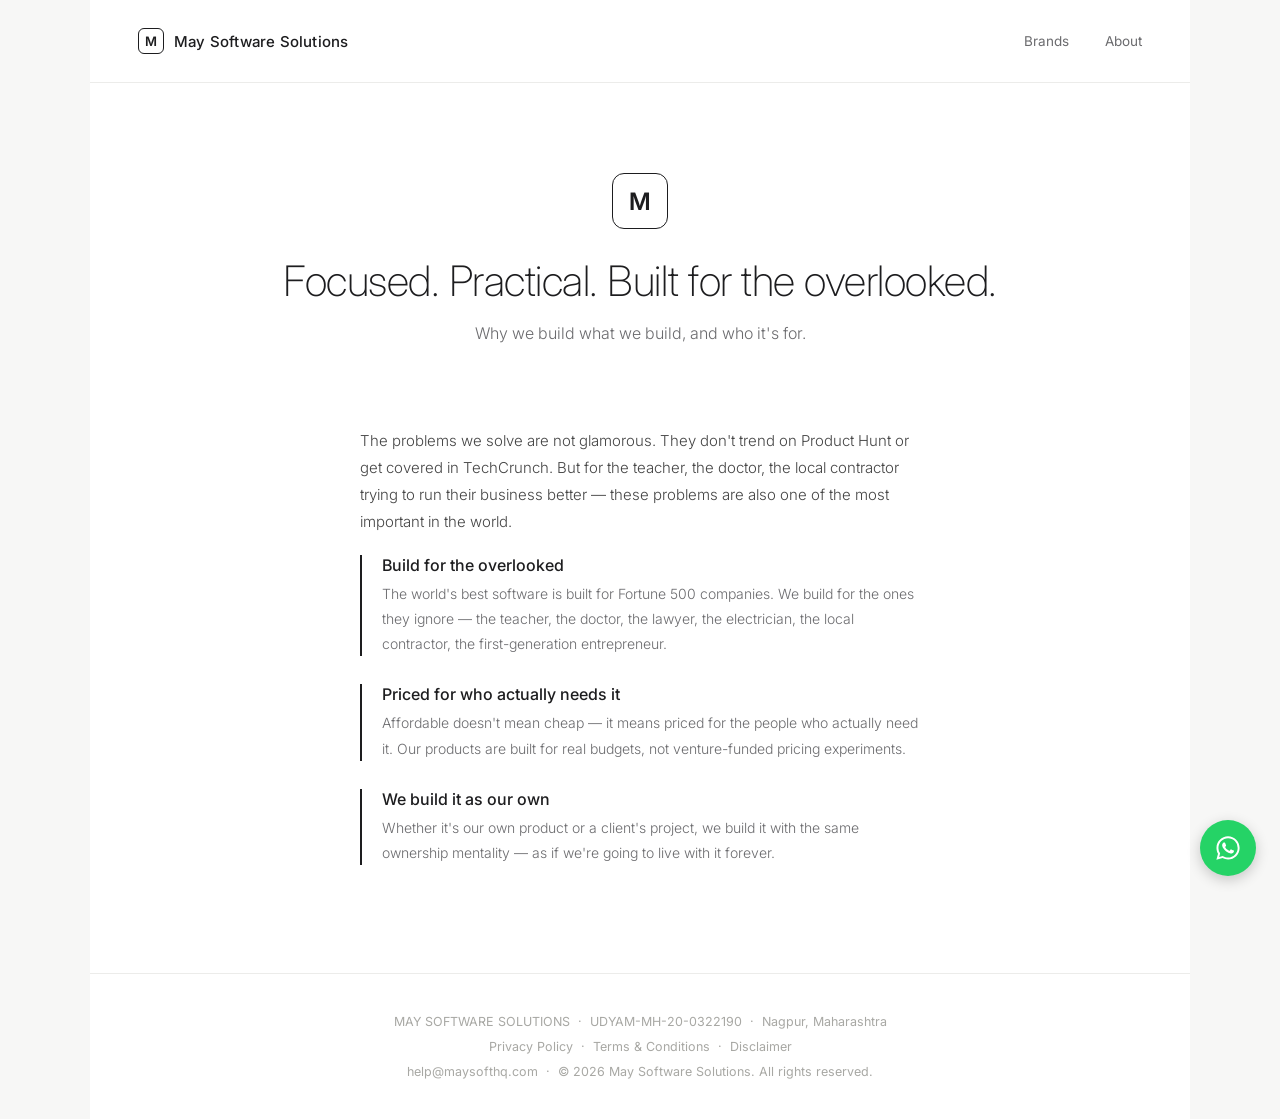
==== commit f8ab03bb: "Update copyright notice with contact email" ====
--- a/about.html
+++ b/about.html
@@ -52,7 +52,7 @@
       <a href="terms.html">Terms &amp; Conditions</a> &nbsp;·&nbsp;
       <a href="disclaimer.html">Disclaimer</a>
     </div>
-    <div class="copyright">© 2026 May Software Solutions. All rights reserved.</div>
+    <div class="copyright">help@maysofthq.com &nbsp;·&nbsp; © 2026 May Software Solutions. All rights reserved.</div>
   </footer>
 
 </div>
--- a/style.css
+++ b/style.css
@@ -94,3 +94,9 @@
   text-decoration: none;
 }
 .whatsapp-float svg { width: 28px; height: 28px; fill: white; }
+/* Legal pages */
+.legal-date { text-align: center; font-size: 13px; color: #a8a8a4; margin-bottom: 20px; }
+.content-block h2 { font-size: 18px; font-weight: 500; margin: 32px 0 12px; }
+.content-block ul { margin: 0 0 20px 20px; }
+.content-block li { font-size: 14px; color: #444; line-height: 1.8; font-weight: 300; margin-bottom: 8px; }
+.content-block strong { font-weight: 500; }
